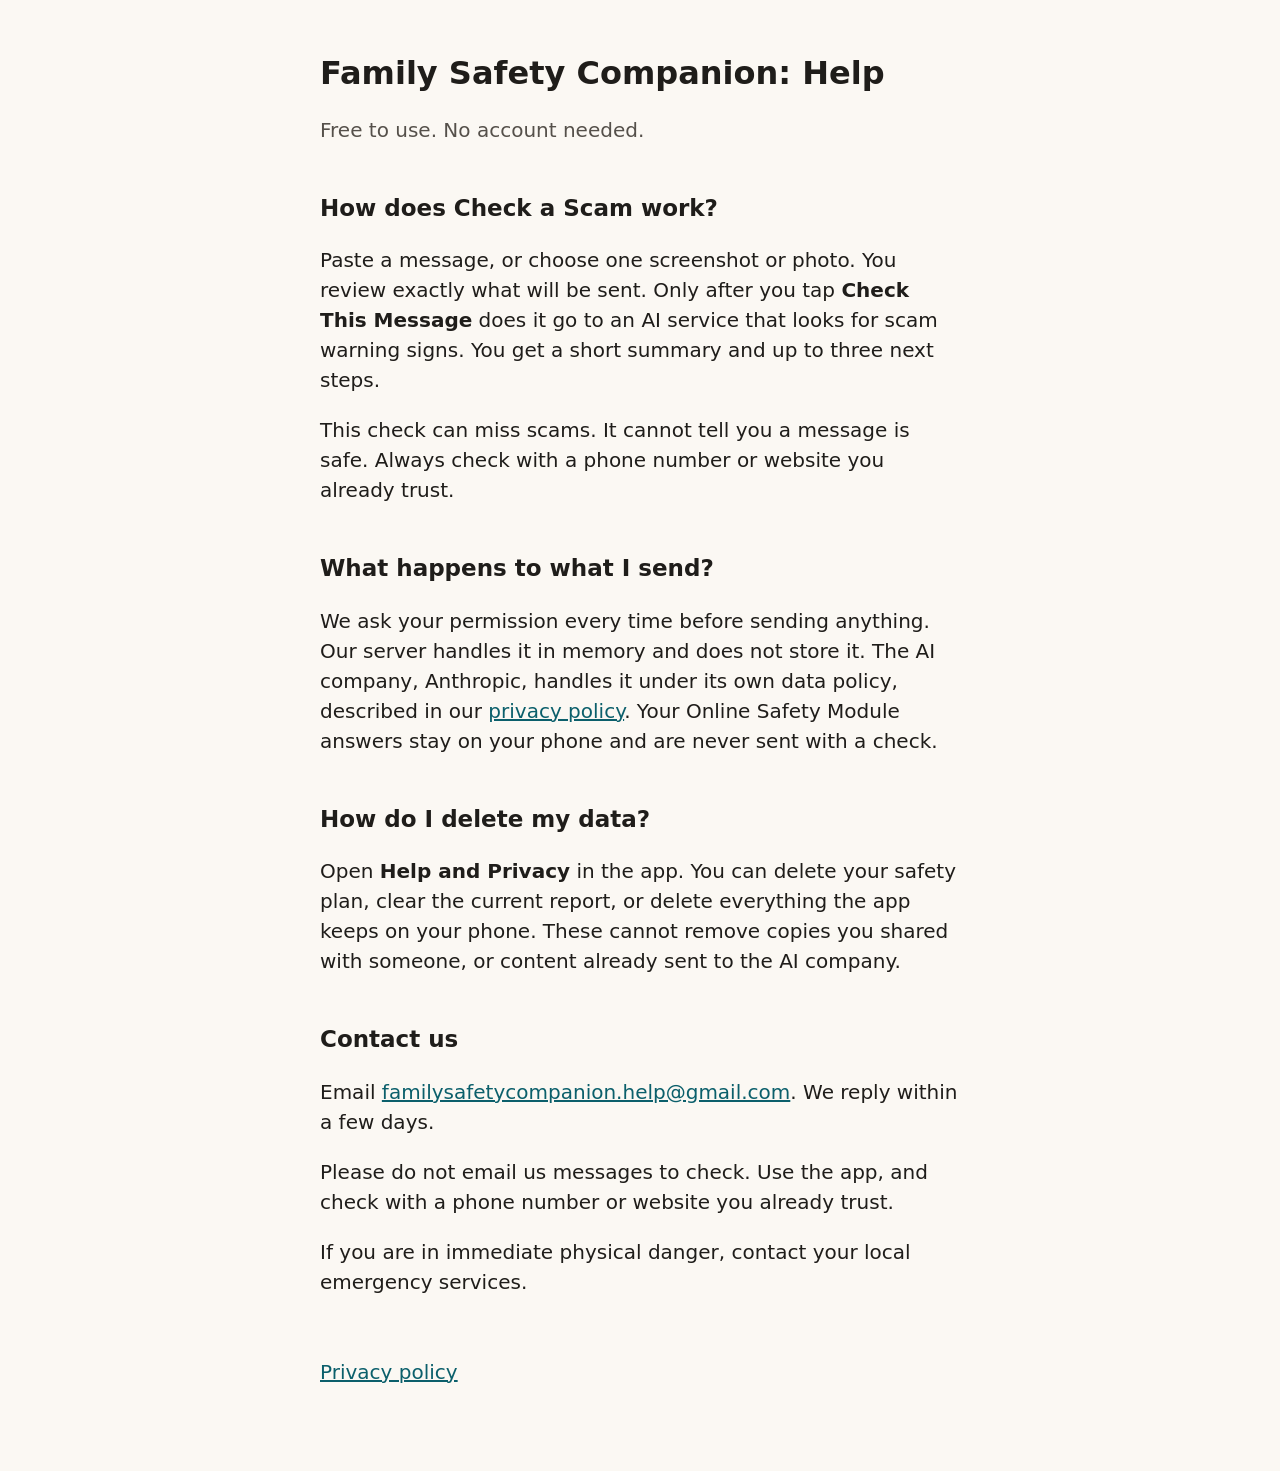
==== index.html @ 12cf43f0 "Help and privacy pages for Family Safety Companion" ====
<!doctype html>
<html lang="en">
<head>
<meta charset="utf-8">
<meta name="viewport" content="width=device-width, initial-scale=1">
<title>Help · Family Safety Companion</title>
<link rel="stylesheet" href="style.css">
</head>
<body>
<main>
<h1>Family Safety Companion: Help</h1>
<p class="lead">Free to use. No account needed.</p>

<h2>How does Check a Scam work?</h2>
<p>Paste a message, or choose one screenshot or photo. You review exactly what will be sent. Only after you tap <strong>Check This Message</strong> does it go to an AI service that looks for scam warning signs. You get a short summary and up to three next steps.</p>
<p>This check can miss scams. It cannot tell you a message is safe. Always check with a phone number or website you already trust.</p>

<h2>What happens to what I send?</h2>
<p>We ask your permission every time before sending anything. Our server handles it in memory and does not store it. The AI company, Anthropic, handles it under its own data policy, described in our <a href="privacy.html">privacy policy</a>. Your Online Safety Module answers stay on your phone and are never sent with a check.</p>

<h2>How do I delete my data?</h2>
<p>Open <strong>Help and Privacy</strong> in the app. You can delete your safety plan, clear the current report, or delete everything the app keeps on your phone. These cannot remove copies you shared with someone, or content already sent to the AI company.</p>

<h2>Contact us</h2>
<p>Email <a href="mailto:familysafetycompanion.help@gmail.com">familysafetycompanion.help@gmail.com</a>. We reply within a few days.</p>
<p>Please do not email us messages to check. Use the app, and check with a phone number or website you already trust.</p>
<p>If you are in immediate physical danger, contact your local emergency services.</p>

<p class="nav"><a href="privacy.html">Privacy policy</a></p>
</main>
</body>
</html>
---- style.css ----
:root {
  color-scheme: light dark;
  --bg: #fbf8f3;
  --text: #1f1d1a;
  --muted: #55504a;
  --link: #0b5f6b;
}
@media (prefers-color-scheme: dark) {
  :root { --bg: #161513; --text: #f2efe9; --muted: #bdb7ae; --link: #7fd3dd; }
}
body {
  margin: 0;
  background: var(--bg);
  color: var(--text);
  font: 20px/1.5 -apple-system, BlinkMacSystemFont, "Segoe UI", system-ui, sans-serif;
}
main { max-width: 40rem; margin: 0 auto; padding: 2rem 16px 4rem; }
h1 { font-size: 1.6em; line-height: 1.25; }
h2 { font-size: 1.15em; margin-top: 2em; }
.meta, .lead { color: var(--muted); }
a { color: var(--link); }
.nav { margin-top: 3em; }
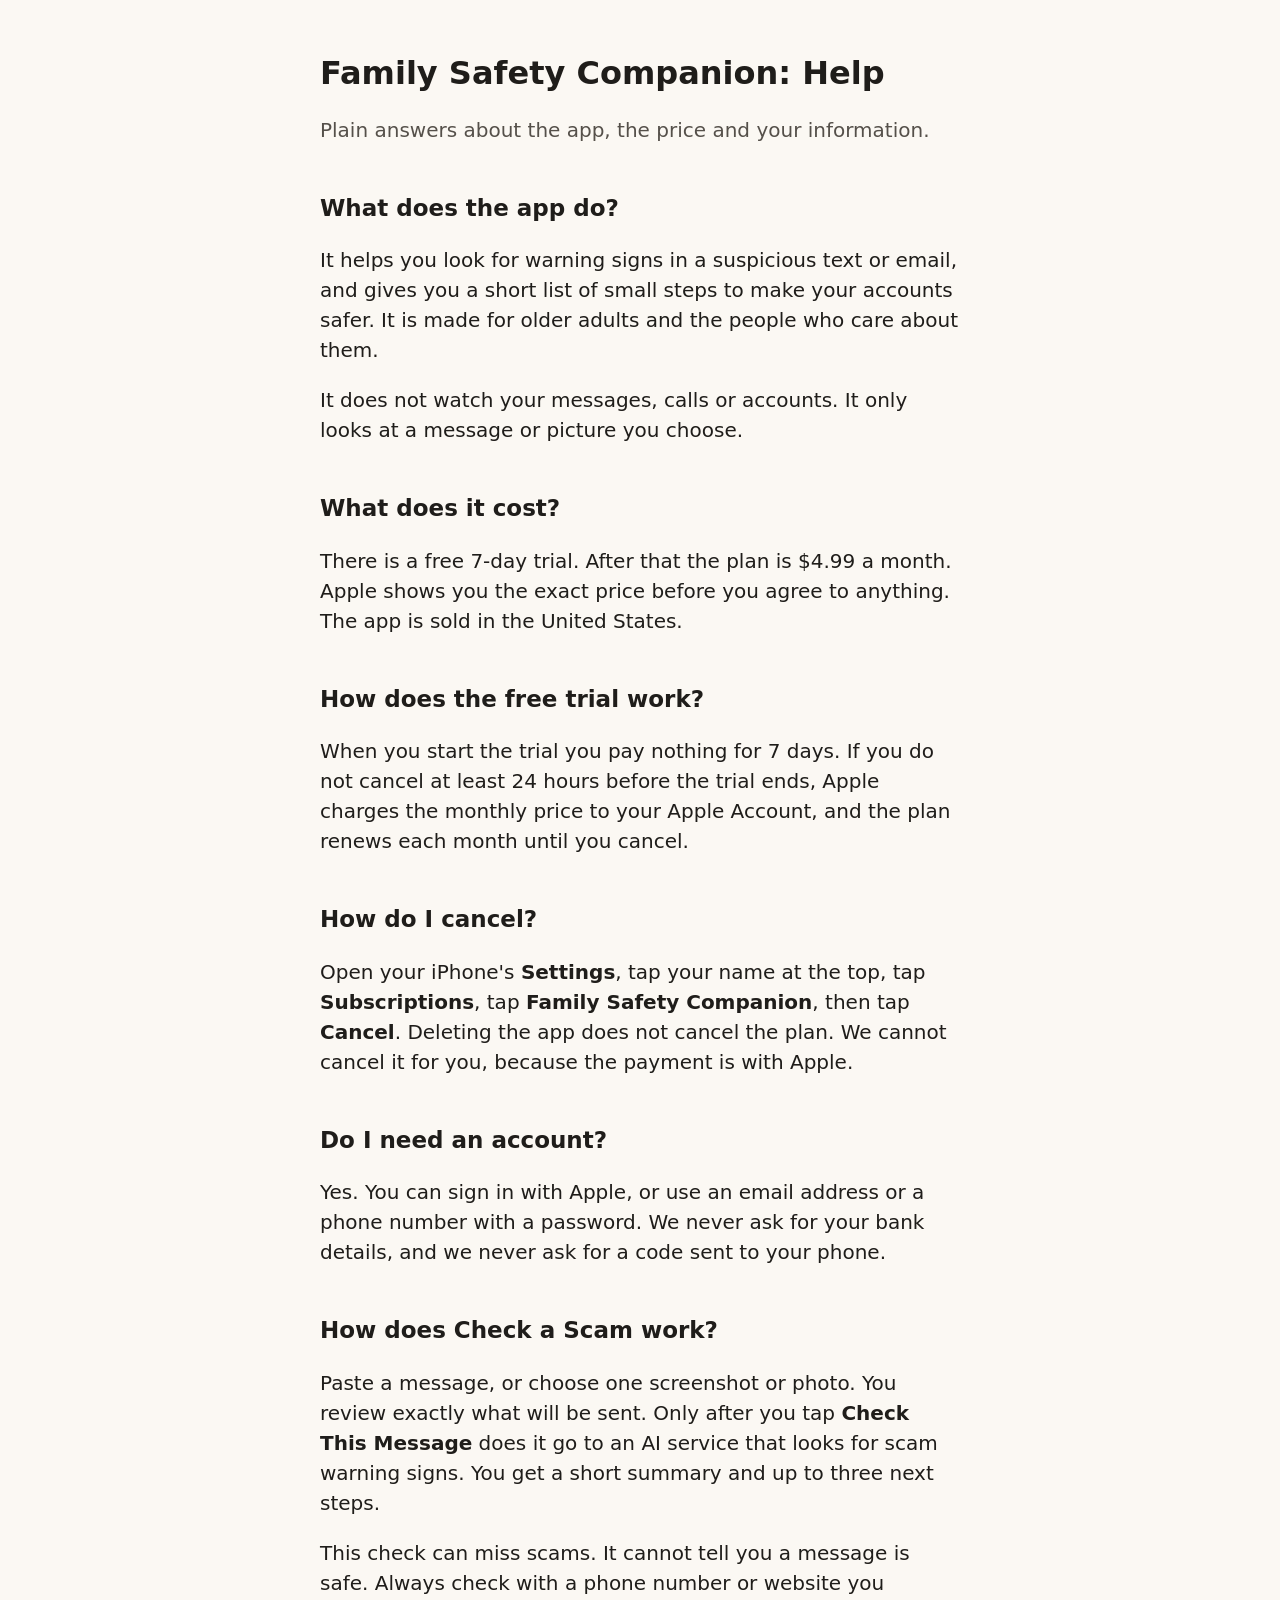
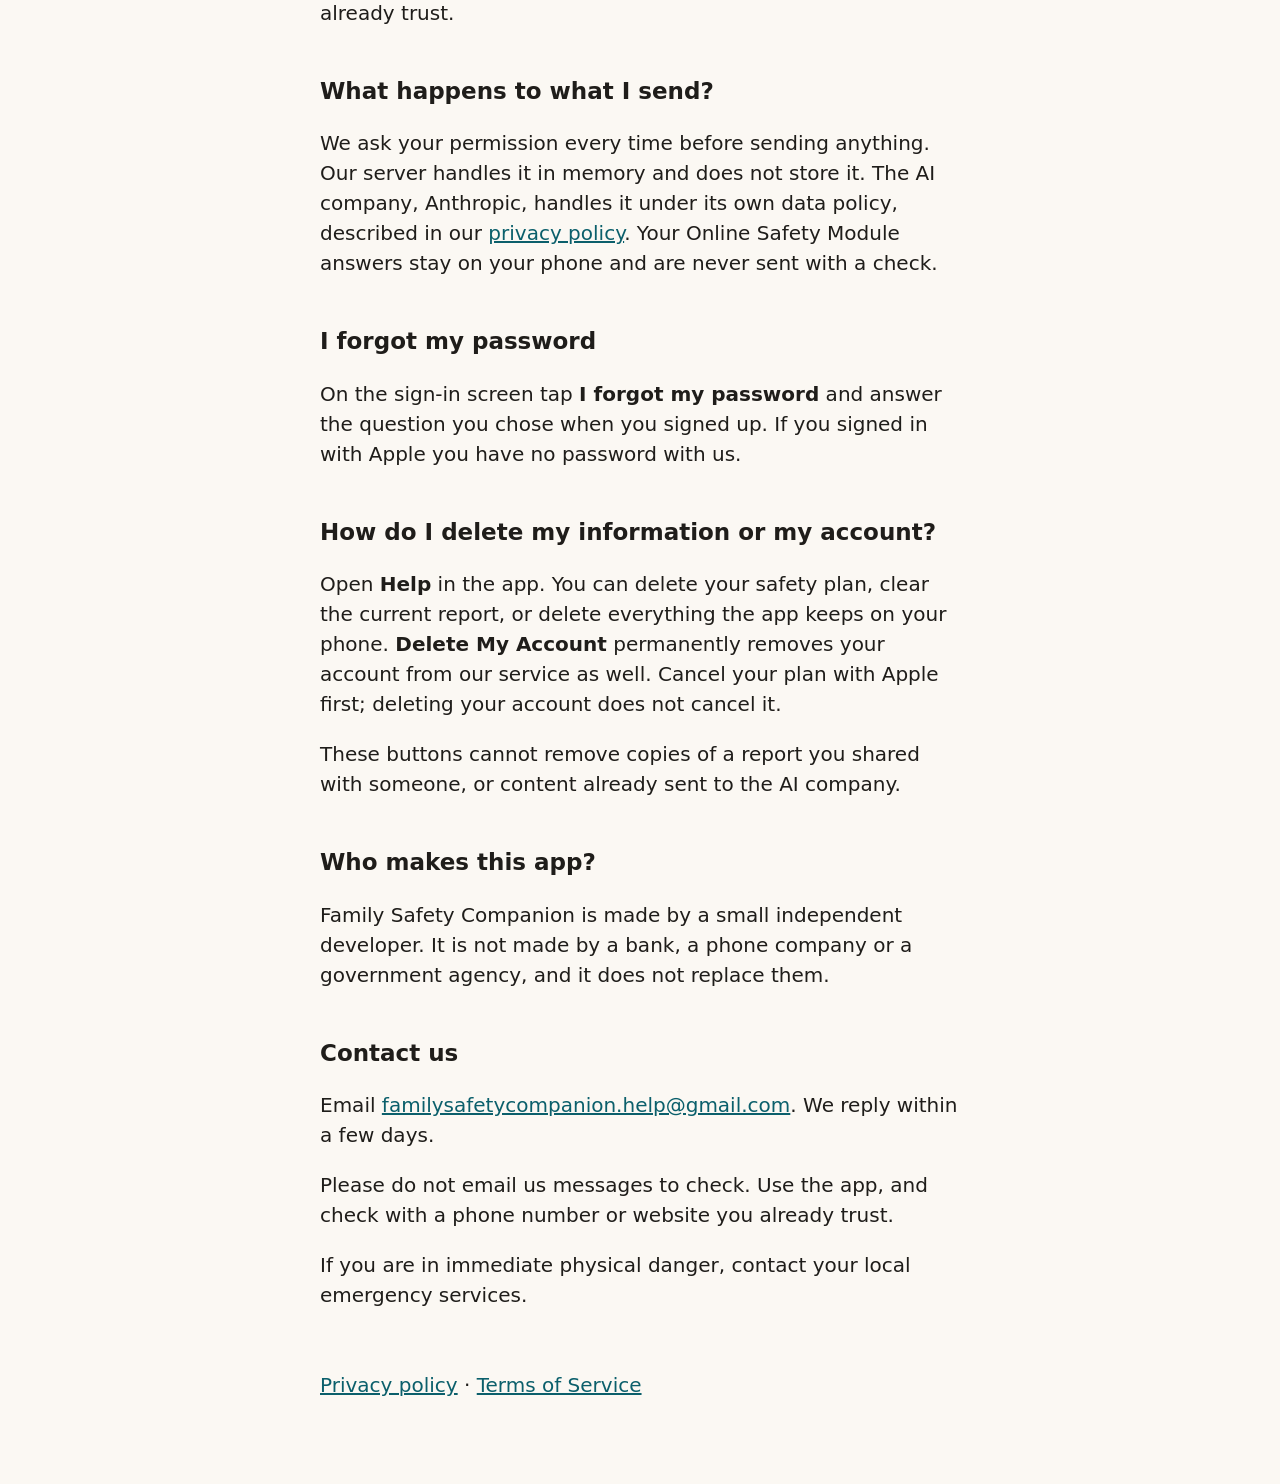
==== commit 7bad129f: "Add the Terms of Service; update the help and privacy pages Accounts, the monthly plan with its free" ====
--- a/index.html
+++ b/index.html
@@ -9,7 +9,23 @@
 <body>
 <main>
 <h1>Family Safety Companion: Help</h1>
-<p class="lead">Free to use. No account needed.</p>
+<p class="lead">Plain answers about the app, the price and your information.</p>
+
+<h2>What does the app do?</h2>
+<p>It helps you look for warning signs in a suspicious text or email, and gives you a short list of small steps to make your accounts safer. It is made for older adults and the people who care about them.</p>
+<p>It does not watch your messages, calls or accounts. It only looks at a message or picture you choose.</p>
+
+<h2>What does it cost?</h2>
+<p>There is a free 7-day trial. After that the plan is $4.99 a month. Apple shows you the exact price before you agree to anything. The app is sold in the United States.</p>
+
+<h2>How does the free trial work?</h2>
+<p>When you start the trial you pay nothing for 7 days. If you do not cancel at least 24 hours before the trial ends, Apple charges the monthly price to your Apple Account, and the plan renews each month until you cancel.</p>
+
+<h2>How do I cancel?</h2>
+<p>Open your iPhone's <strong>Settings</strong>, tap your name at the top, tap <strong>Subscriptions</strong>, tap <strong>Family Safety Companion</strong>, then tap <strong>Cancel</strong>. Deleting the app does not cancel the plan. We cannot cancel it for you, because the payment is with Apple.</p>
+
+<h2>Do I need an account?</h2>
+<p>Yes. You can sign in with Apple, or use an email address or a phone number with a password. We never ask for your bank details, and we never ask for a code sent to your phone.</p>
 
 <h2>How does Check a Scam work?</h2>
 <p>Paste a message, or choose one screenshot or photo. You review exactly what will be sent. Only after you tap <strong>Check This Message</strong> does it go to an AI service that looks for scam warning signs. You get a short summary and up to three next steps.</p>
@@ -18,15 +34,22 @@
 <h2>What happens to what I send?</h2>
 <p>We ask your permission every time before sending anything. Our server handles it in memory and does not store it. The AI company, Anthropic, handles it under its own data policy, described in our <a href="privacy.html">privacy policy</a>. Your Online Safety Module answers stay on your phone and are never sent with a check.</p>
 
-<h2>How do I delete my data?</h2>
-<p>Open <strong>Help and Privacy</strong> in the app. You can delete your safety plan, clear the current report, or delete everything the app keeps on your phone. These cannot remove copies you shared with someone, or content already sent to the AI company.</p>
+<h2>I forgot my password</h2>
+<p>On the sign-in screen tap <strong>I forgot my password</strong> and answer the question you chose when you signed up. If you signed in with Apple you have no password with us.</p>
+
+<h2>How do I delete my information or my account?</h2>
+<p>Open <strong>Help</strong> in the app. You can delete your safety plan, clear the current report, or delete everything the app keeps on your phone. <strong>Delete My Account</strong> permanently removes your account from our service as well. Cancel your plan with Apple first; deleting your account does not cancel it.</p>
+<p>These buttons cannot remove copies of a report you shared with someone, or content already sent to the AI company.</p>
+
+<h2>Who makes this app?</h2>
+<p>Family Safety Companion is made by a small independent developer. It is not made by a bank, a phone company or a government agency, and it does not replace them.</p>
 
 <h2>Contact us</h2>
 <p>Email <a href="mailto:familysafetycompanion.help@gmail.com">familysafetycompanion.help@gmail.com</a>. We reply within a few days.</p>
 <p>Please do not email us messages to check. Use the app, and check with a phone number or website you already trust.</p>
 <p>If you are in immediate physical danger, contact your local emergency services.</p>
 
-<p class="nav"><a href="privacy.html">Privacy policy</a></p>
+<p class="nav"><a href="privacy.html">Privacy policy</a> · <a href="terms.html">Terms of Service</a></p>
 </main>
 </body>
 </html>
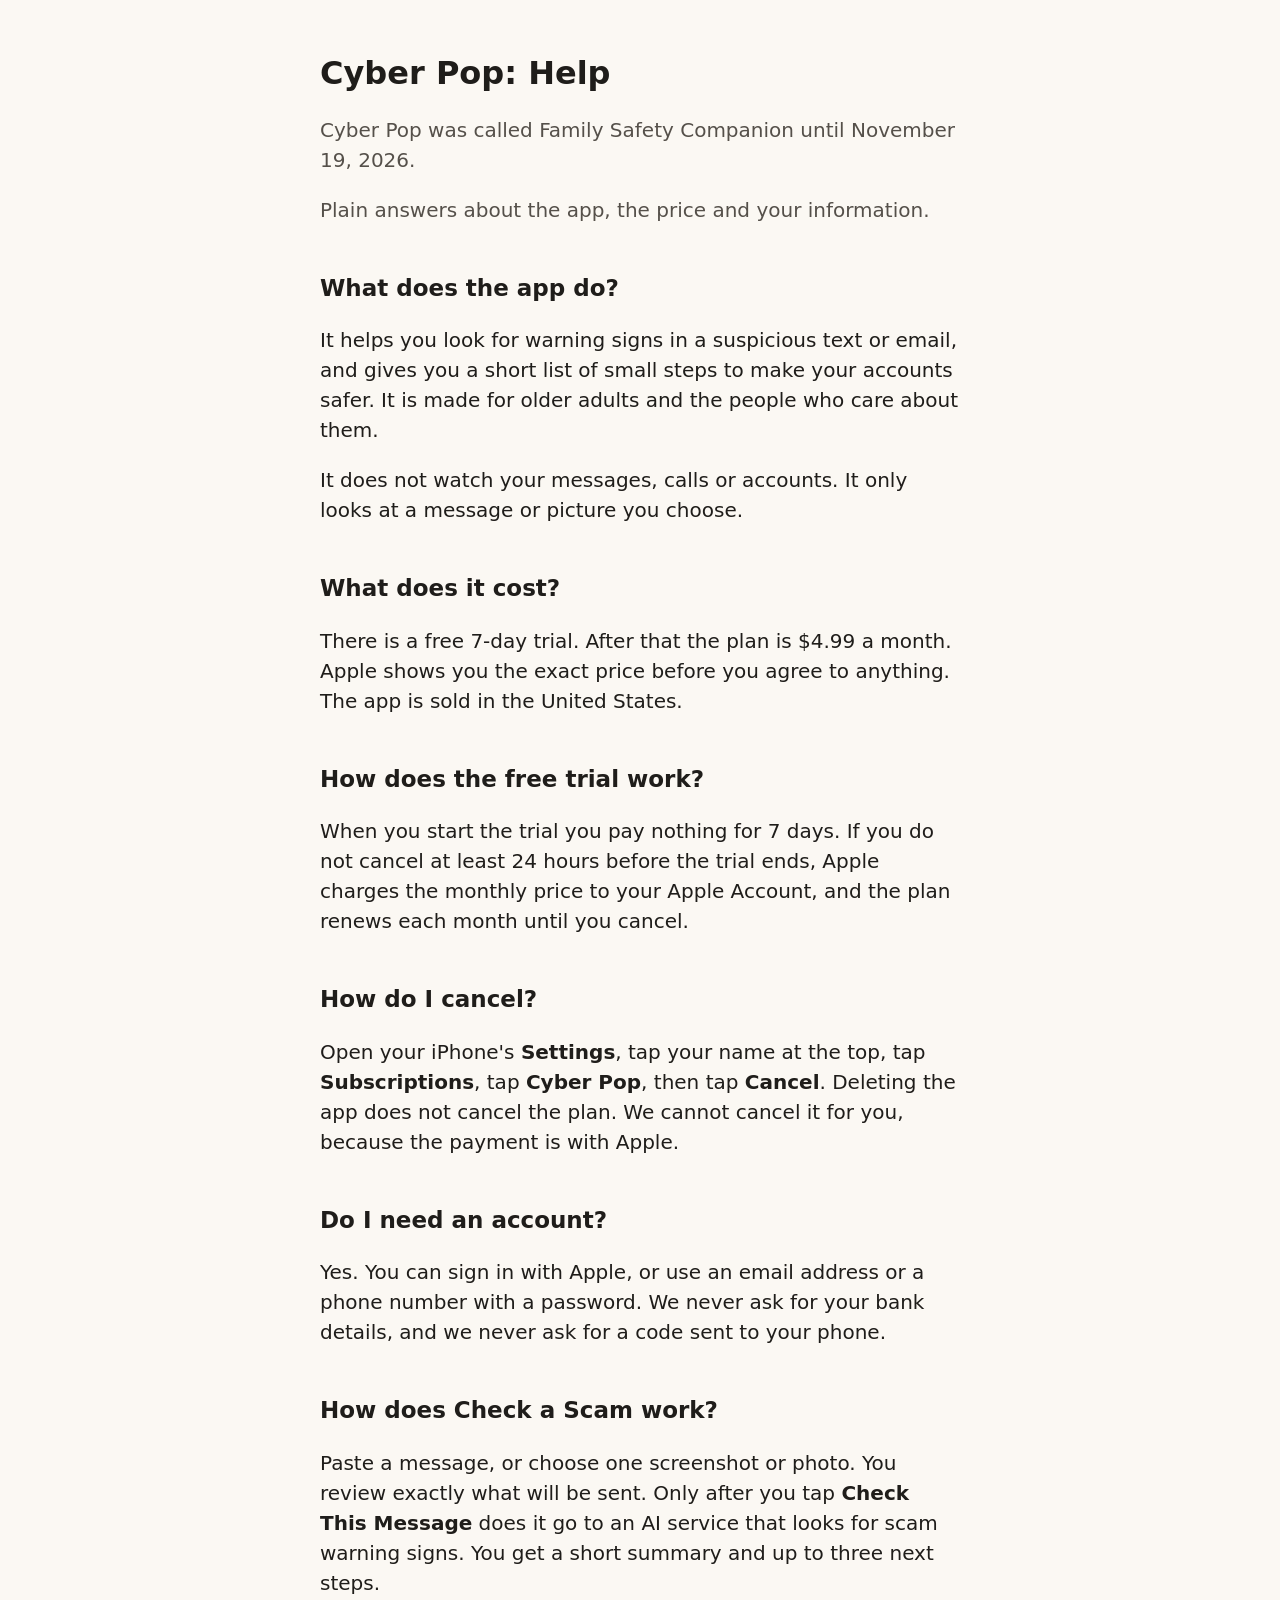
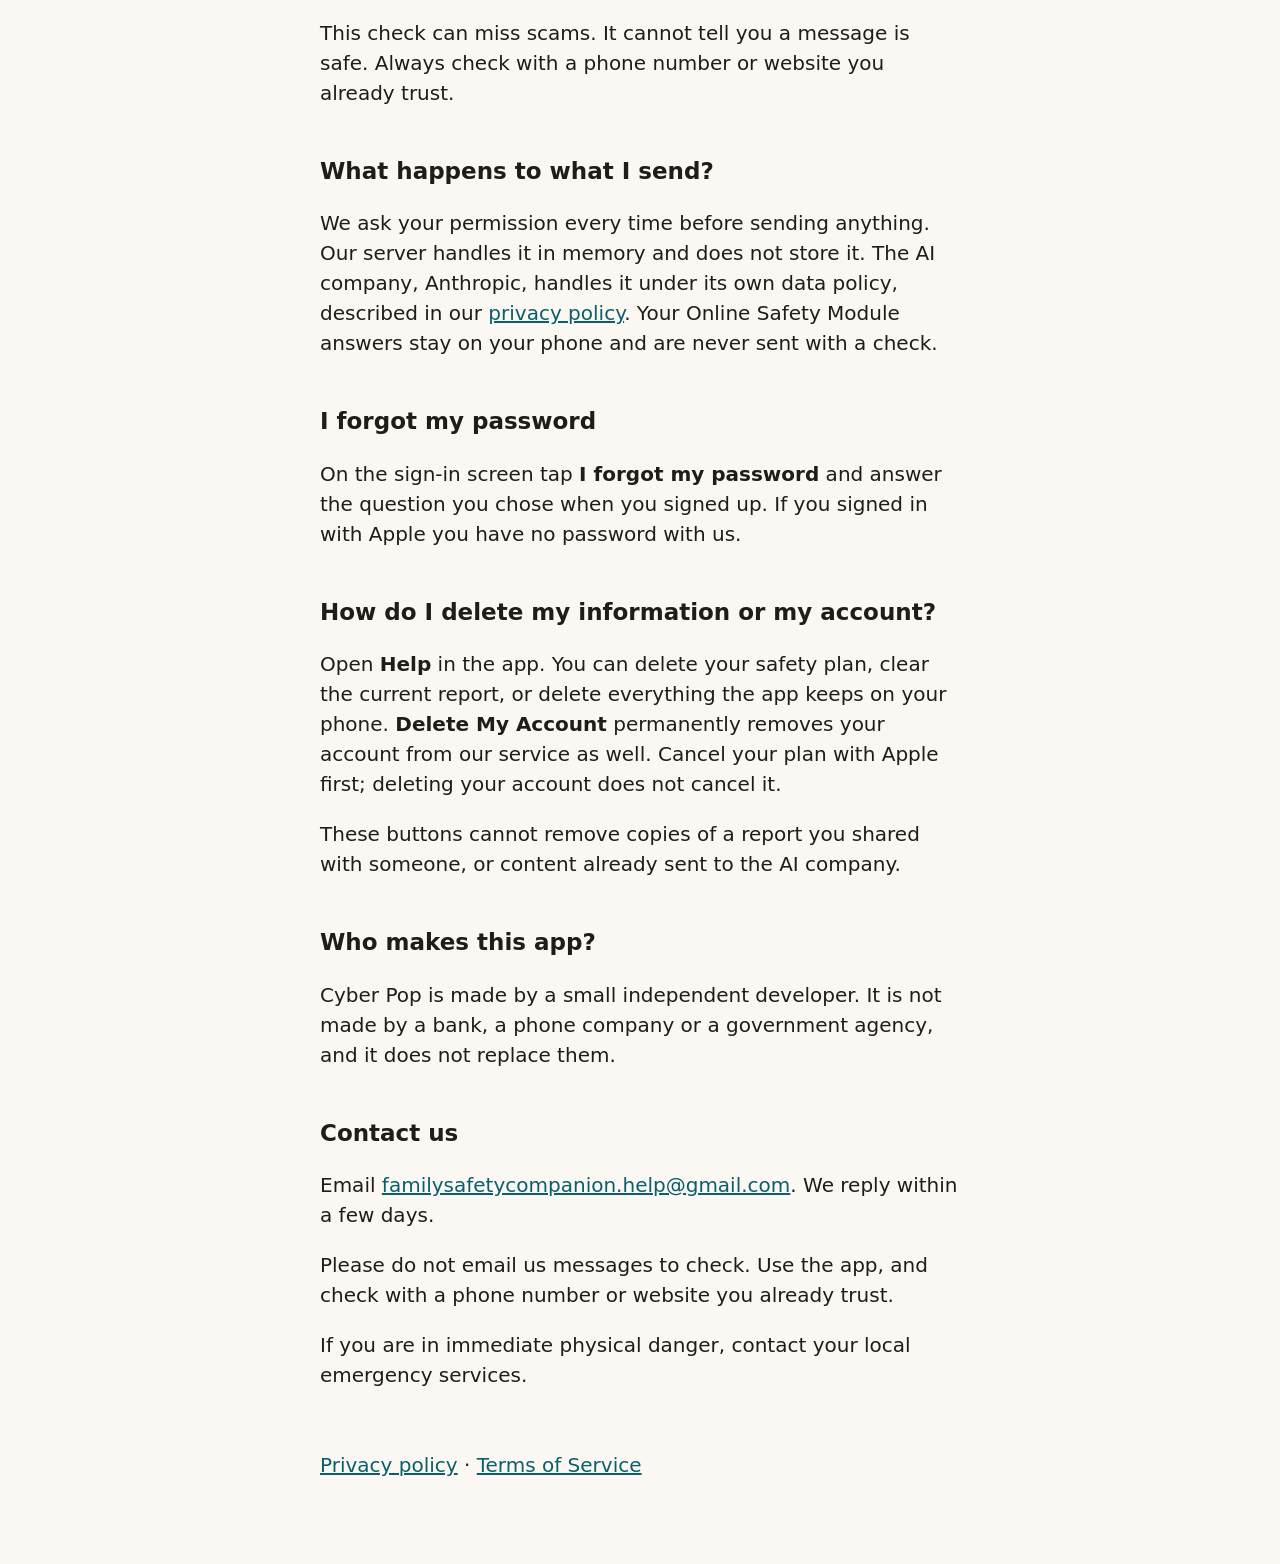
==== commit 0fb736c3: "Rename to Cyber Pop" ====
--- a/index.html
+++ b/index.html
@@ -3,12 +3,13 @@
 <head>
 <meta charset="utf-8">
 <meta name="viewport" content="width=device-width, initial-scale=1">
-<title>Help · Family Safety Companion</title>
+<title>Help · Cyber Pop</title>
 <link rel="stylesheet" href="style.css">
 </head>
 <body>
 <main>
-<h1>Family Safety Companion: Help</h1>
+<h1>Cyber Pop: Help</h1>
+<p class="meta">Cyber Pop was called Family Safety Companion until November 19, 2026.</p>
 <p class="lead">Plain answers about the app, the price and your information.</p>
 
 <h2>What does the app do?</h2>
@@ -22,7 +23,7 @@
 <p>When you start the trial you pay nothing for 7 days. If you do not cancel at least 24 hours before the trial ends, Apple charges the monthly price to your Apple Account, and the plan renews each month until you cancel.</p>
 
 <h2>How do I cancel?</h2>
-<p>Open your iPhone's <strong>Settings</strong>, tap your name at the top, tap <strong>Subscriptions</strong>, tap <strong>Family Safety Companion</strong>, then tap <strong>Cancel</strong>. Deleting the app does not cancel the plan. We cannot cancel it for you, because the payment is with Apple.</p>
+<p>Open your iPhone's <strong>Settings</strong>, tap your name at the top, tap <strong>Subscriptions</strong>, tap <strong>Cyber Pop</strong>, then tap <strong>Cancel</strong>. Deleting the app does not cancel the plan. We cannot cancel it for you, because the payment is with Apple.</p>
 
 <h2>Do I need an account?</h2>
 <p>Yes. You can sign in with Apple, or use an email address or a phone number with a password. We never ask for your bank details, and we never ask for a code sent to your phone.</p>
@@ -42,7 +43,7 @@
 <p>These buttons cannot remove copies of a report you shared with someone, or content already sent to the AI company.</p>
 
 <h2>Who makes this app?</h2>
-<p>Family Safety Companion is made by a small independent developer. It is not made by a bank, a phone company or a government agency, and it does not replace them.</p>
+<p>Cyber Pop is made by a small independent developer. It is not made by a bank, a phone company or a government agency, and it does not replace them.</p>
 
 <h2>Contact us</h2>
 <p>Email <a href="mailto:familysafetycompanion.help@gmail.com">familysafetycompanion.help@gmail.com</a>. We reply within a few days.</p>
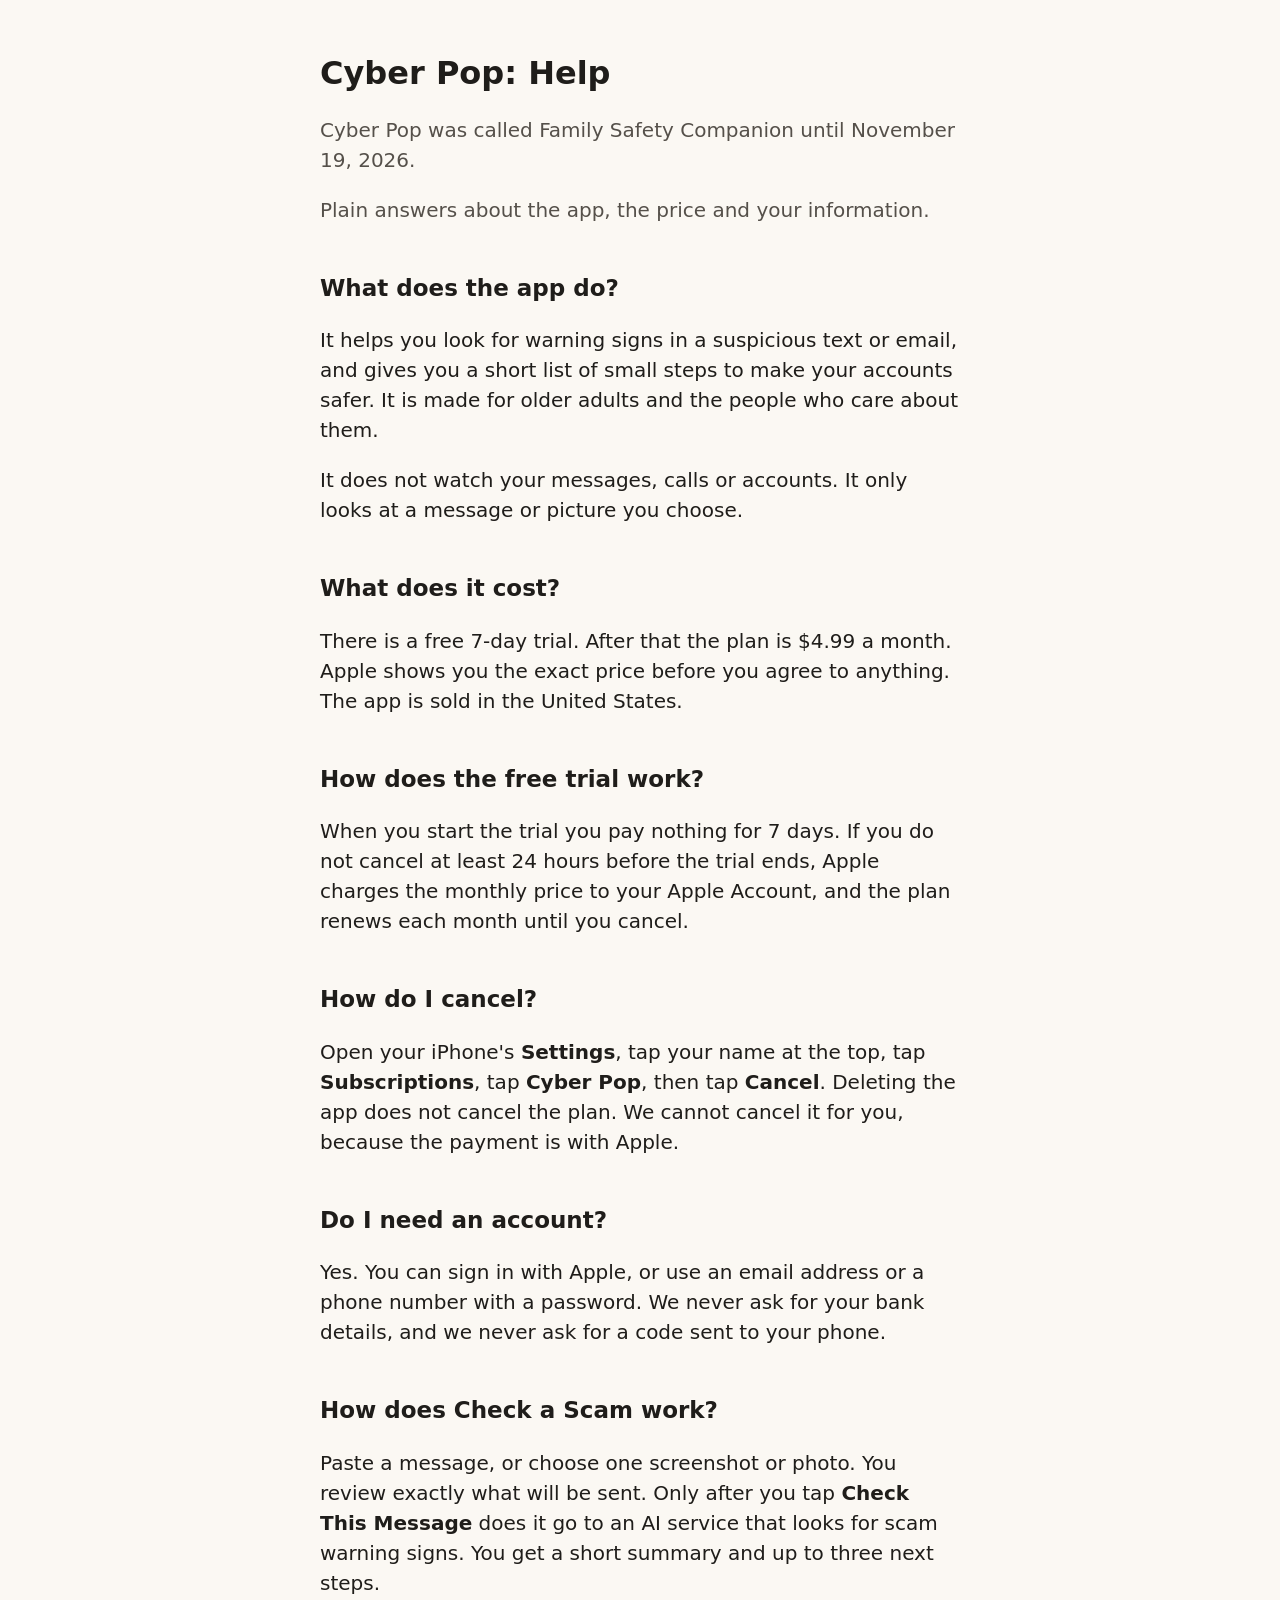
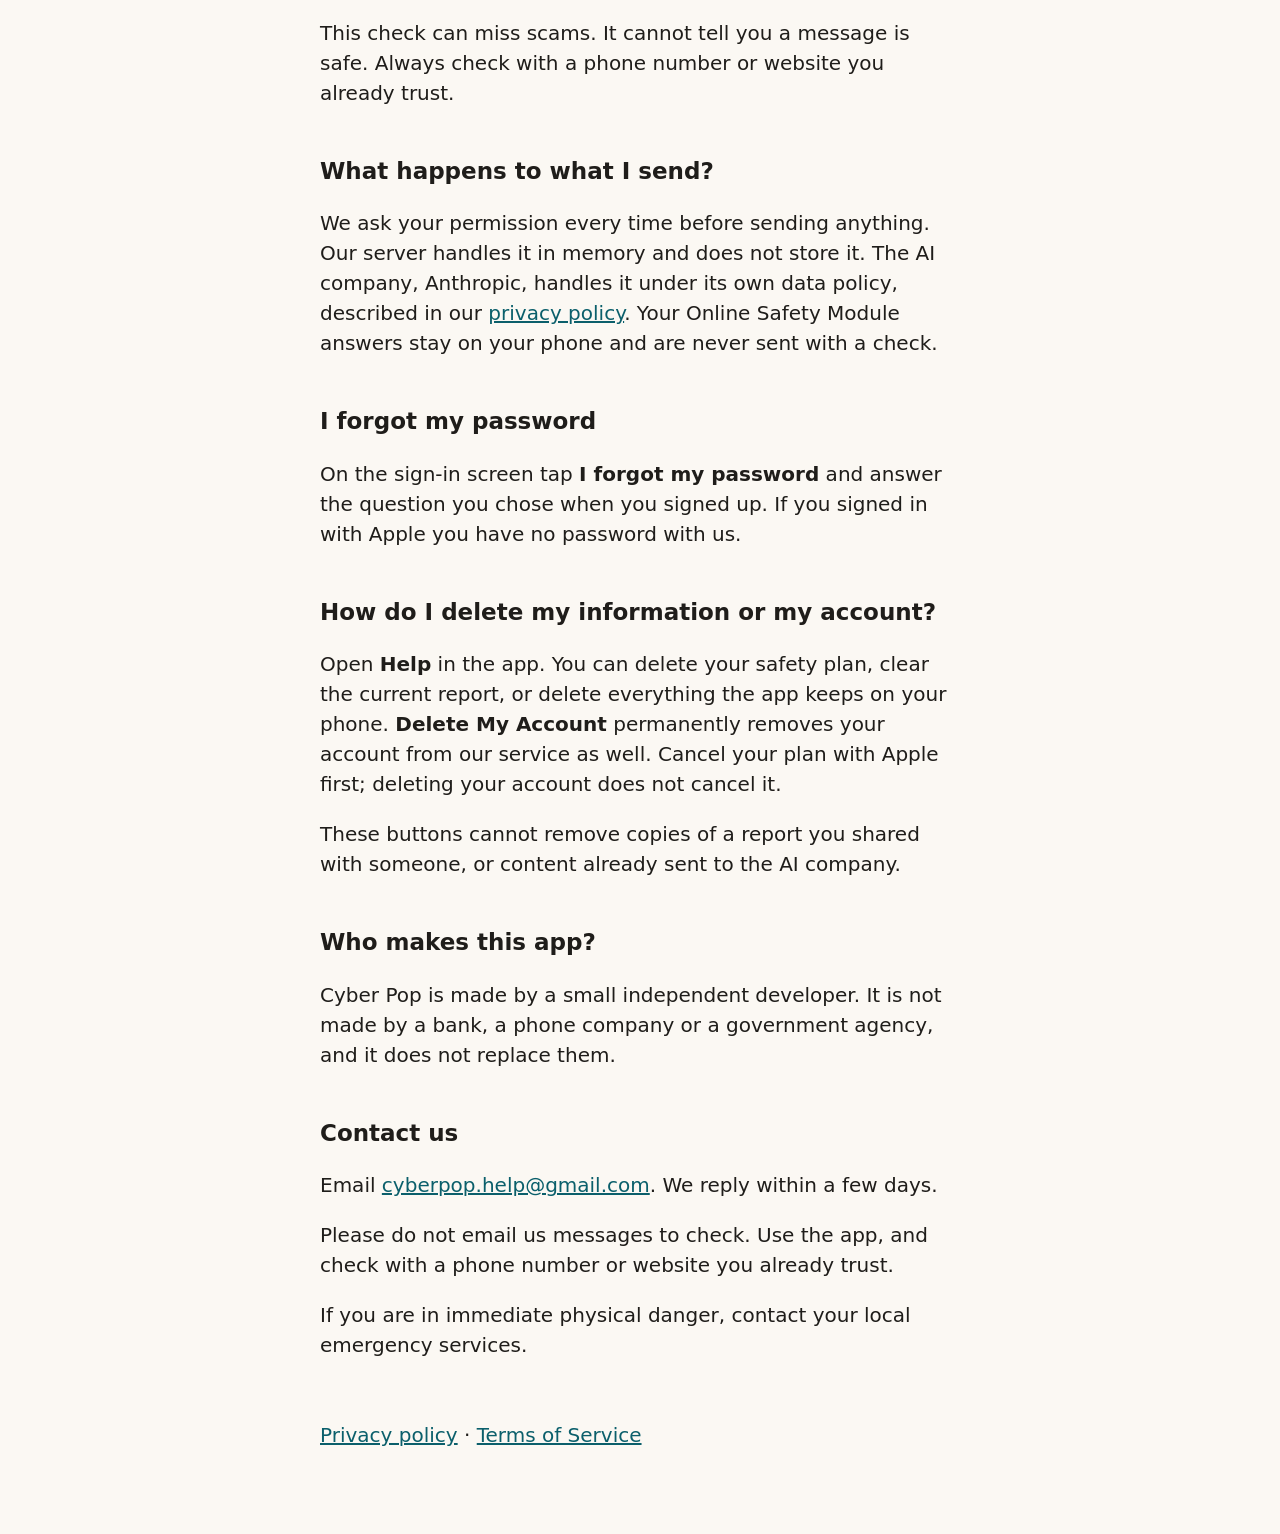
==== commit 4857e5b2: "Contact address: cyberpop.help@gmail.com" ====
--- a/index.html
+++ b/index.html
@@ -46,7 +46,7 @@
 <p>Cyber Pop is made by a small independent developer. It is not made by a bank, a phone company or a government agency, and it does not replace them.</p>
 
 <h2>Contact us</h2>
-<p>Email <a href="mailto:familysafetycompanion.help@gmail.com">familysafetycompanion.help@gmail.com</a>. We reply within a few days.</p>
+<p>Email <a href="mailto:cyberpop.help@gmail.com">cyberpop.help@gmail.com</a>. We reply within a few days.</p>
 <p>Please do not email us messages to check. Use the app, and check with a phone number or website you already trust.</p>
 <p>If you are in immediate physical danger, contact your local emergency services.</p>
 
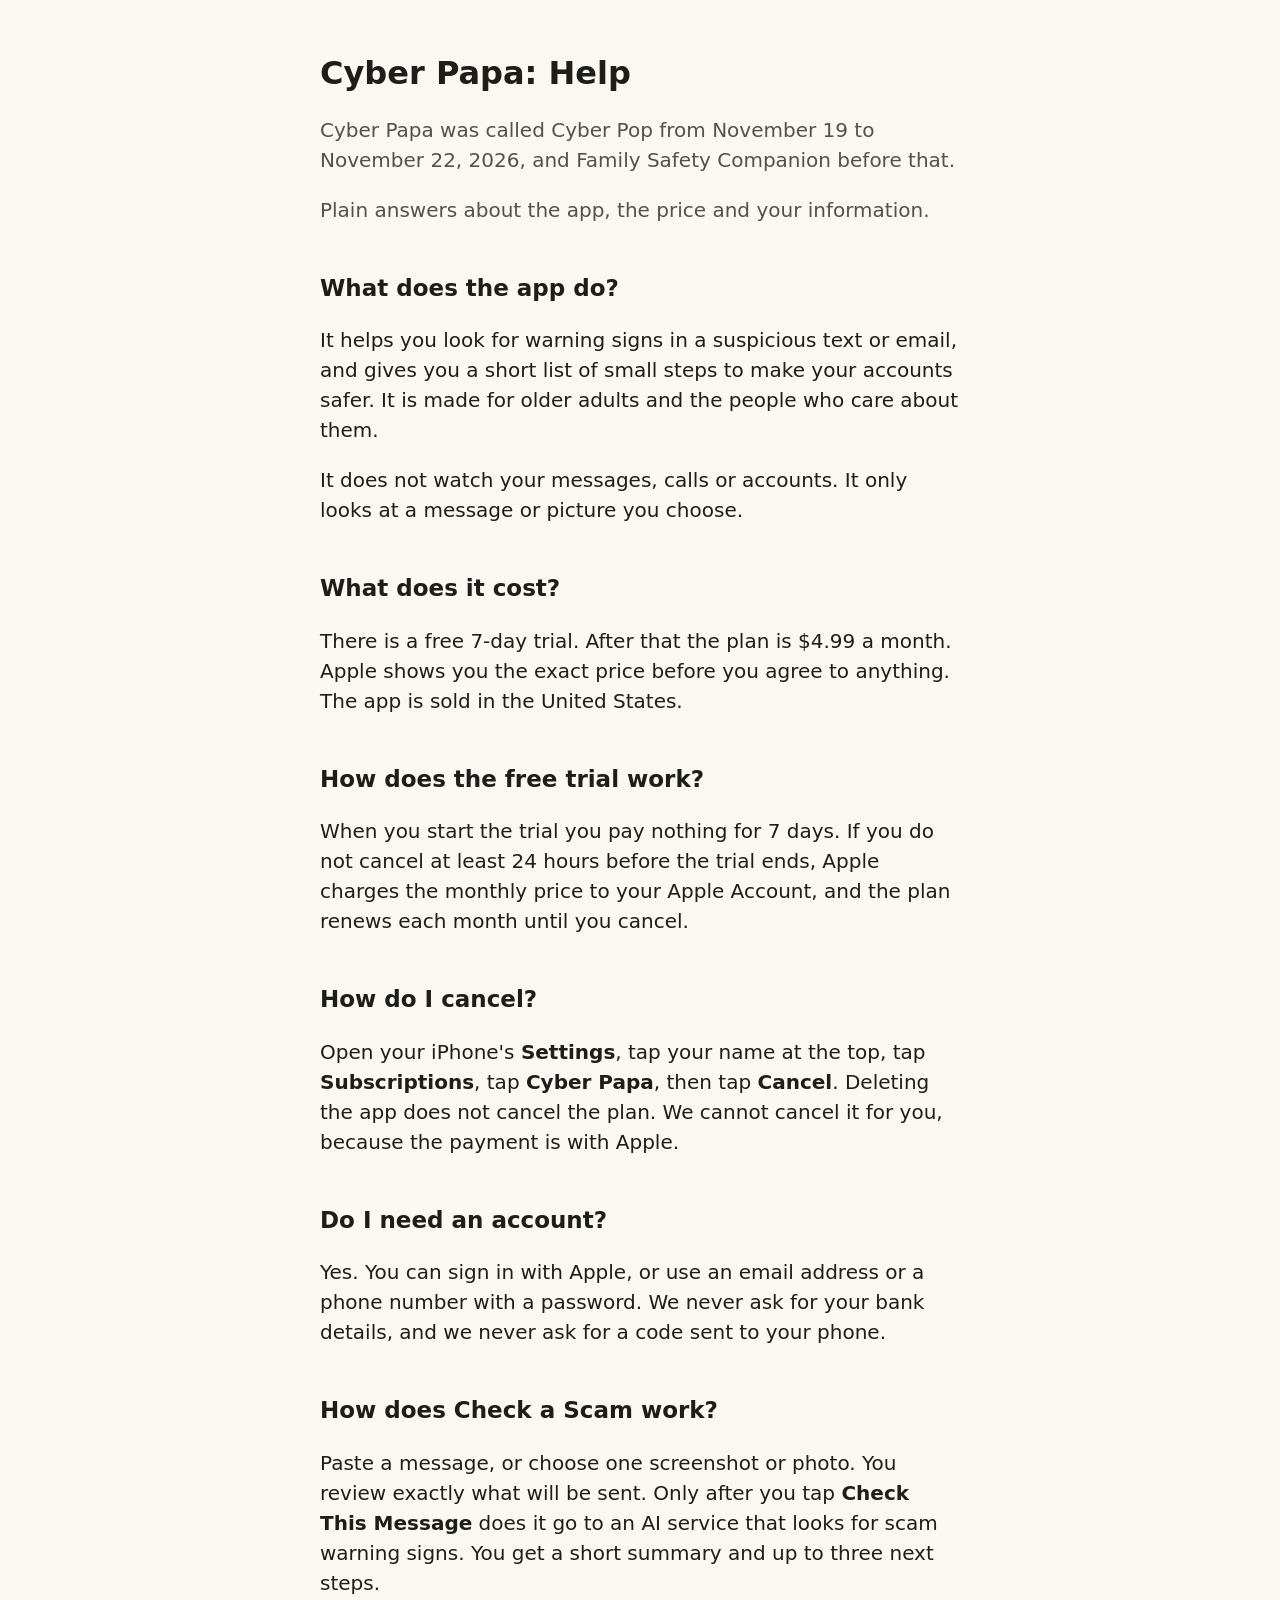
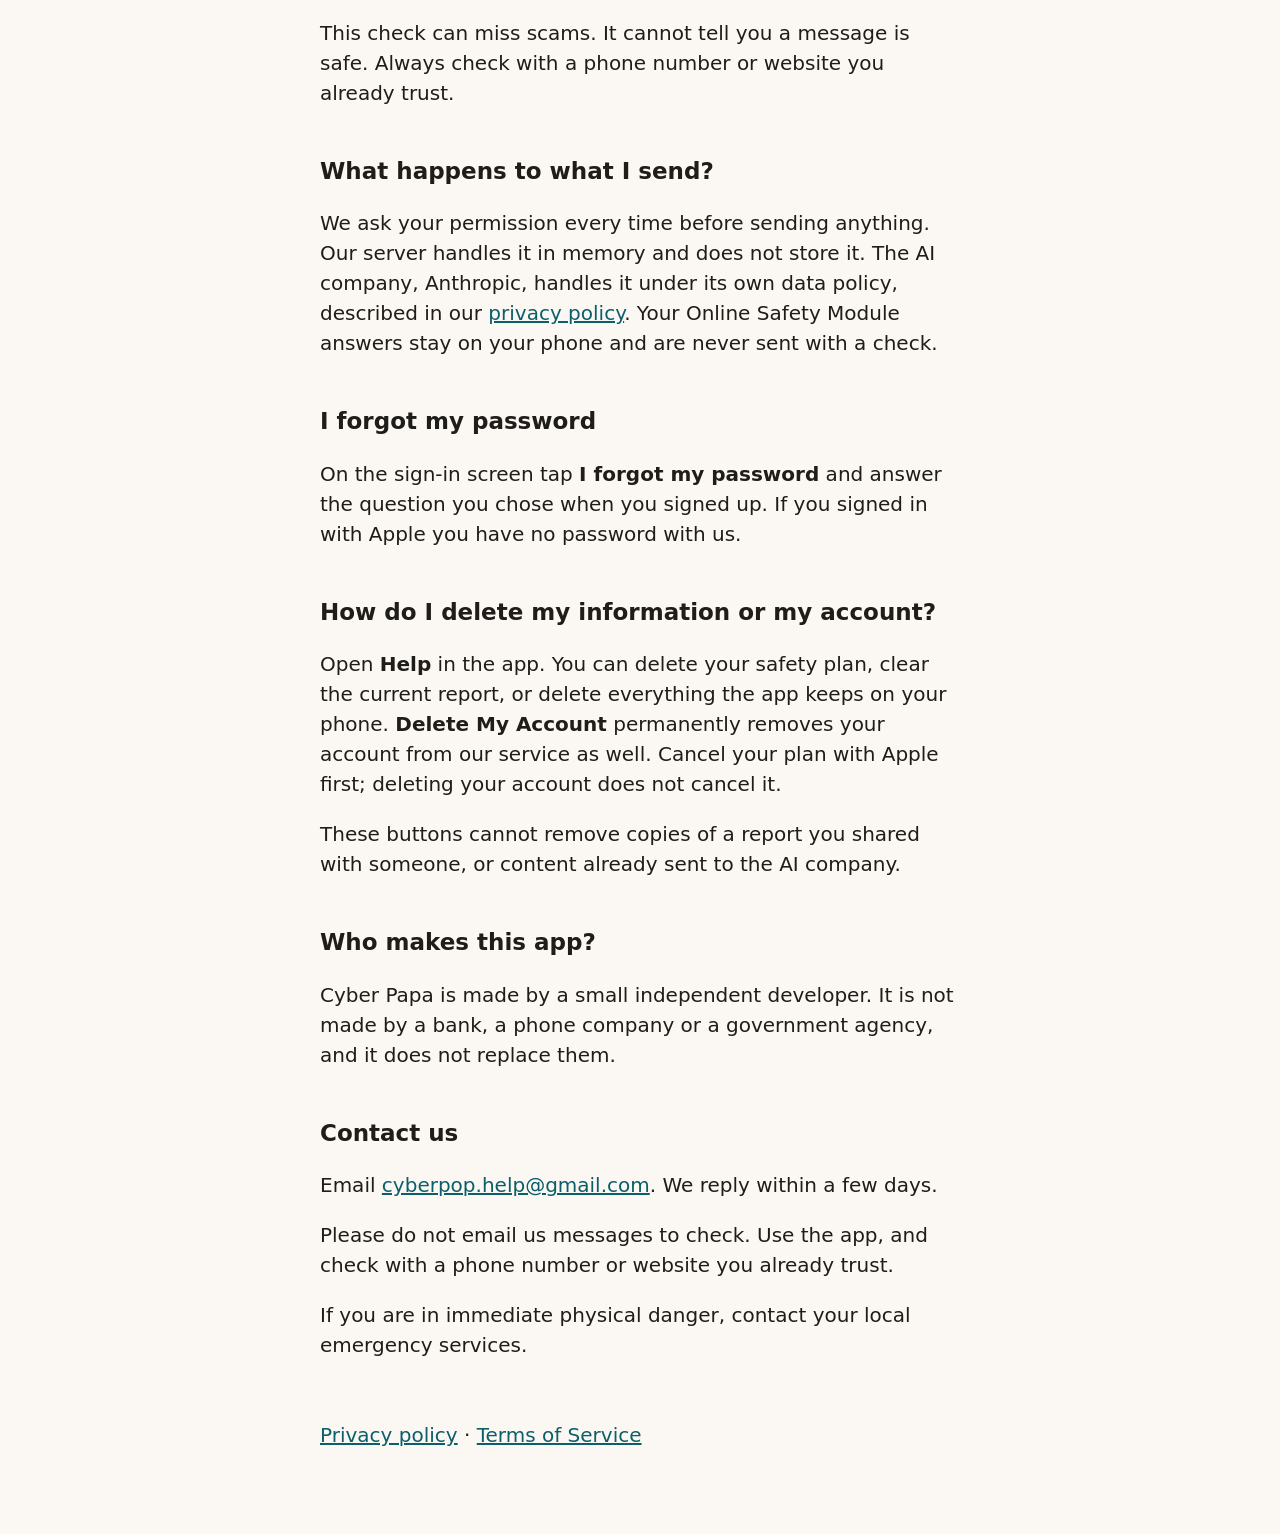
==== commit c39a8502: "Rename: Cyber Papa Co-Authored-By: Claude Opus 5.5 <noreply@anthropic.com>" ====
--- a/index.html
+++ b/index.html
@@ -3,13 +3,13 @@
 <head>
 <meta charset="utf-8">
 <meta name="viewport" content="width=device-width, initial-scale=1">
-<title>Help · Cyber Pop</title>
+<title>Help · Cyber Papa</title>
 <link rel="stylesheet" href="style.css">
 </head>
 <body>
 <main>
-<h1>Cyber Pop: Help</h1>
-<p class="meta">Cyber Pop was called Family Safety Companion until November 19, 2026.</p>
+<h1>Cyber Papa: Help</h1>
+<p class="meta">Cyber Papa was called Cyber Pop from November 19 to November 22, 2026, and Family Safety Companion before that.</p>
 <p class="lead">Plain answers about the app, the price and your information.</p>
 
 <h2>What does the app do?</h2>
@@ -23,7 +23,7 @@
 <p>When you start the trial you pay nothing for 7 days. If you do not cancel at least 24 hours before the trial ends, Apple charges the monthly price to your Apple Account, and the plan renews each month until you cancel.</p>
 
 <h2>How do I cancel?</h2>
-<p>Open your iPhone's <strong>Settings</strong>, tap your name at the top, tap <strong>Subscriptions</strong>, tap <strong>Cyber Pop</strong>, then tap <strong>Cancel</strong>. Deleting the app does not cancel the plan. We cannot cancel it for you, because the payment is with Apple.</p>
+<p>Open your iPhone's <strong>Settings</strong>, tap your name at the top, tap <strong>Subscriptions</strong>, tap <strong>Cyber Papa</strong>, then tap <strong>Cancel</strong>. Deleting the app does not cancel the plan. We cannot cancel it for you, because the payment is with Apple.</p>
 
 <h2>Do I need an account?</h2>
 <p>Yes. You can sign in with Apple, or use an email address or a phone number with a password. We never ask for your bank details, and we never ask for a code sent to your phone.</p>
@@ -43,7 +43,7 @@
 <p>These buttons cannot remove copies of a report you shared with someone, or content already sent to the AI company.</p>
 
 <h2>Who makes this app?</h2>
-<p>Cyber Pop is made by a small independent developer. It is not made by a bank, a phone company or a government agency, and it does not replace them.</p>
+<p>Cyber Papa is made by a small independent developer. It is not made by a bank, a phone company or a government agency, and it does not replace them.</p>
 
 <h2>Contact us</h2>
 <p>Email <a href="mailto:cyberpop.help@gmail.com">cyberpop.help@gmail.com</a>. We reply within a few days.</p>
